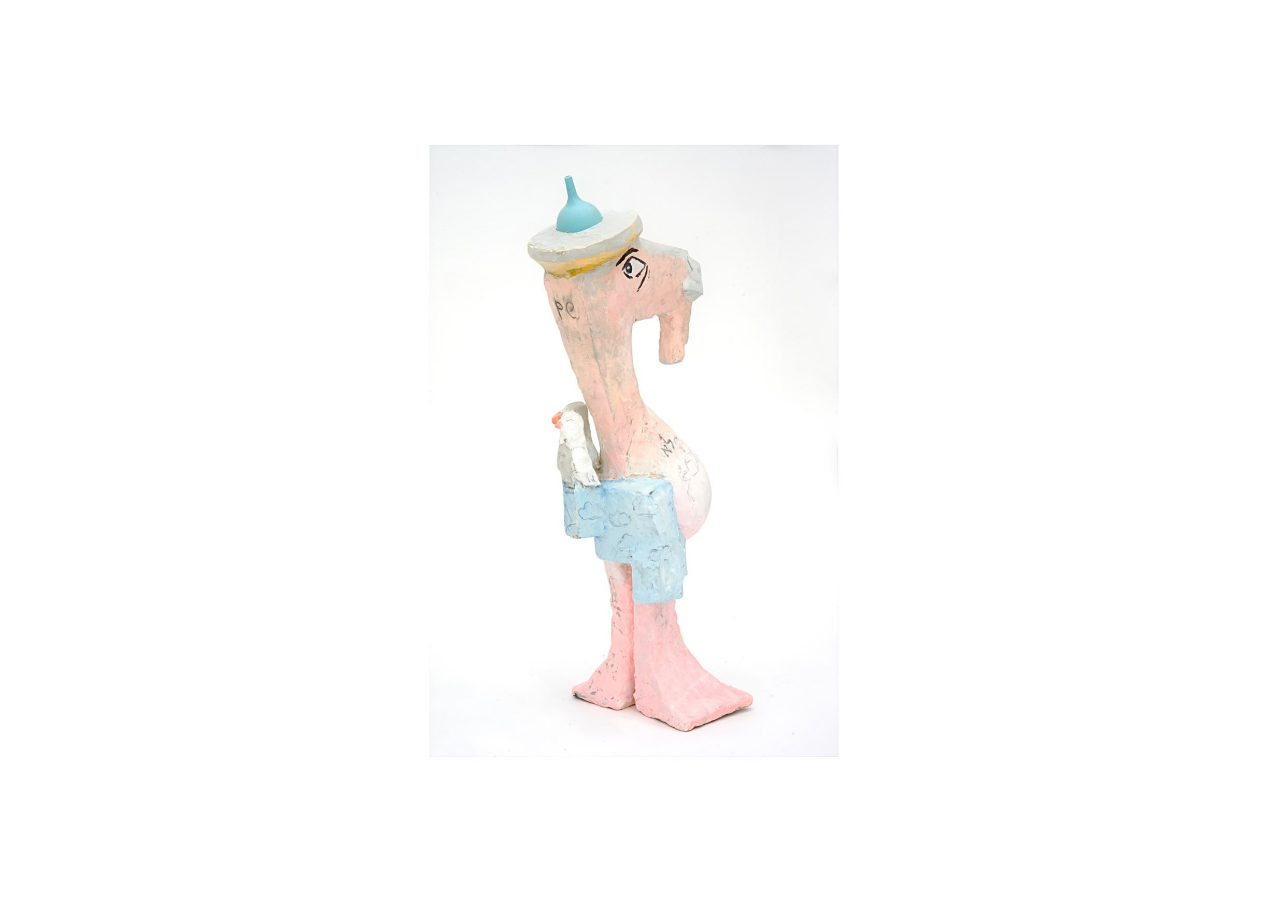
==== index.html @ 01b32b58 "Add files via upload" ====
<!DOCTYPE html>
<html lang="en">
<head>
  <meta charset="UTF-8">
  <meta name="viewport" content="width=device-width, initial-scale=1.0">
  <title>Artist Name</title>
  <link rel="stylesheet" href="main/styles.css">
</head>
<body>

<a href="main/index.html" class="landing-link">
  <img src="main/images/hero.jpg" alt="">
</a>

</body>
</html>
---- main/styles.css ----
/* ================= RESET ================= */
*, *::before, *::after {
  margin: 0;
  padding: 0;
  box-sizing: border-box;
}

/* ================= BASE ================= */
body {
  font-family: "Helvetica Neue", Helvetica, Arial, sans-serif;
  font-size: 13px;
  color: #111;
  background: #fff;
}

a {
  color: inherit;
  text-decoration: none;
}

/* ================= LANDING ================= */
.landing-link {
  display: flex;
  justify-content: center;
  align-items: center;
  width: 100vw;
  height: 100vh;
  background: #fff;
}

.landing-link img {
  max-width: 80%;
  max-height: 80vh;
  object-fit: contain;
  display: block;
}

/* ================= HEADER / NAV ================= */
.site-header {
  display: flex;
  justify-content: space-between;
  align-items: center;
  padding: 20px 28px 18px;
  position: sticky;
  top: 0;
  background: #fff;
  z-index: 100;
}

.site-name img {
  height: 26px;
  width: auto;
  display: block;
}

.site-nav {
  display: flex;
  gap: 24px;
}

.site-nav a {
  font-size: 13px;
  color: #999;
  transition: color 0.15s;
}

.site-nav a:hover,
.site-nav a.active {
  color: #111;
}

/* ================= WORKS GRID ================= */
#works-grid {
  display: grid;
  grid-template-columns: repeat(auto-fill, minmax(160px, 1fr));
  gap: 40px 32px;
  padding: 48px 56px 80px;
  align-items: start;
}

.work-item {
  cursor: pointer;
}

.work-item img {
  width: 100%;
  height: auto;
  display: block;
}

/* ================= LIGHTBOX ================= */
#lightbox {
  position: fixed;
  inset: 0;
  background: rgba(0, 0, 0, 0.96);
  display: none;
  align-items: center;
  justify-content: center;
  z-index: 1000;
  padding: 40px;
  cursor: zoom-out;
}

#lightbox img {
  max-width: 100%;
  max-height: 92vh;
  object-fit: contain;
  cursor: default;
}

#close {
  position: absolute;
  top: 16px;
  right: 22px;
  font-size: 26px;
  line-height: 1;
  background: none;
  border: none;
  color: #aaa;
  cursor: pointer;
  transition: color 0.15s;
}

#close:hover {
  color: #fff;
}

/* ================= TEXT PAGES ================= */
.text-page {
  max-width: 480px;
  padding: 48px 28px;
  line-height: 1.6;
}

.text-page p {
  margin-bottom: 12px;
}

.text-page a {
  text-decoration: underline;
  text-underline-offset: 2px;
}

.text-page .cv {
  margin-top: 40px;
}

.text-page .cv h2 {
  font-size: 11px;
  font-weight: 500;
  letter-spacing: 0.1em;
  text-transform: uppercase;
  color: #999;
  margin-bottom: 16px;
}

.text-page .cv ul {
  list-style: none;
}

.text-page .cv li {
  margin-bottom: 6px;
}

/* ================= RESPONSIVE ================= */
@media (max-width: 600px) {
  #works-grid {
    grid-template-columns: repeat(auto-fill, minmax(120px, 1fr));
    gap: 28px 20px;
    padding: 32px 24px 60px;
  }

  .site-header {
    padding: 14px 18px 12px;
  }

  .site-nav {
    gap: 16px;
  }
}
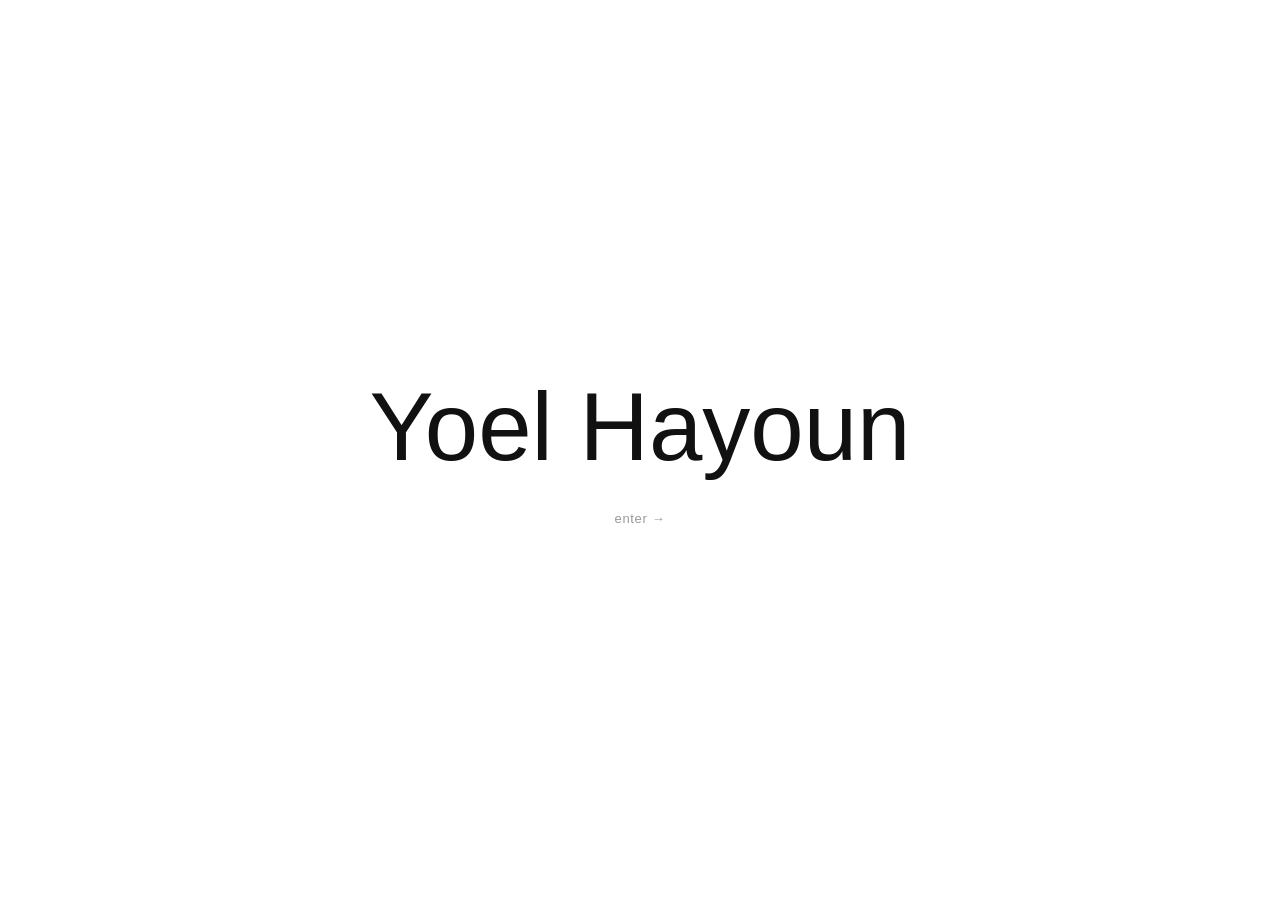
==== commit e6a42cdc: "Add files via upload" ====
--- a/index.html
+++ b/index.html
@@ -3,14 +3,78 @@
 <head>
   <meta charset="UTF-8">
   <meta name="viewport" content="width=device-width, initial-scale=1.0">
-  <title>Artist Name</title>
+  <title>Yoel Hayoun</title>
+  <link rel="preconnect" href="https://fonts.googleapis.com">
+  <link rel="preconnect" href="https://fonts.gstatic.com" crossorigin>
+  <link href="https://fonts.googleapis.com/css2?family=EB+Garamond&family=Libre+Baskerville&family=Cormorant+Garamond&family=Oswald&family=Bebas+Neue&family=Courier+Prime&family=Space+Mono&family=Roboto+Mono&family=Playfair+Display&family=DM+Serif+Display&family=Bodoni+Moda&family=Pacifico&family=Permanent+Marker&family=Righteous&family=Fredoka+One&family=Boogaloo&display=swap" rel="stylesheet">
   <link rel="stylesheet" href="main/styles.css">
 </head>
-<body>
+<body class="landing-body">
 
-<a href="main/index.html" class="landing-link">
-  <img src="main/images/hero.jpg" alt="">
-</a>
+  <div class="landing-wrap">
+    <h1 class="landing-name" id="landing-name">Yoel Hayoun</h1>
+    <a href="main/index.html" class="landing-enter">enter &rarr;</a>
+  </div>
 
+  <script>
+    const fonts = [
+      "Helvetica Neue, Helvetica, Arial, sans-serif",
+      "'Times New Roman', Times, serif",
+      "Georgia, serif",
+      "'EB Garamond', serif",
+      "'Libre Baskerville', serif",
+      "'Cormorant Garamond', serif",
+      "Impact, Haettenschweiler, sans-serif",
+      "'Oswald', sans-serif",
+      "'Bebas Neue', sans-serif",
+      "'Courier Prime', monospace",
+      "'Space Mono', monospace",
+      "'Roboto Mono', monospace",
+      "'Playfair Display', serif",
+      "'DM Serif Display', serif",
+      "'Bodoni Moda', serif",
+      "'Pacifico', cursive",
+      "'Permanent Marker', cursive",
+      "'Righteous', cursive",
+      "Papyrus, fantasy",
+      "'Comic Sans MS', 'Chalkboard SE', cursive",
+      "'Fredoka One', cursive",
+      "'Boogaloo', cursive",
+    ];
+
+    const colors = [
+      "#e63b2e","#e8720c","#d4a017","#2e7d32",
+      "#1565c0","#6a1b9a","#ad1457","#00838f",
+      "#4e342e","#37474f",
+    ];
+
+    const name = "Yoel Hayoun";
+    const el   = document.getElementById("landing-name");
+    let fontIndex = 0;
+
+    function randomColor() {
+      return colors[Math.floor(Math.random() * colors.length)];
+    }
+
+    el.addEventListener("click", () => {
+      fontIndex = (fontIndex + 1) % fonts.length;
+      el.style.fontFamily = fonts[fontIndex];
+
+      const roll = Math.random();
+      if (roll < 0.40) {
+        el.innerHTML   = name;
+        el.style.color = "#111";
+      } else if (roll < 0.75) {
+        el.innerHTML   = name;
+        el.style.color = randomColor();
+      } else {
+        el.style.color = "";
+        el.innerHTML   = name
+          .split("")
+          .map(ch => ch === " " ? " " : `<span style="color:${randomColor()}">${ch}</span>`)
+          .join("");
+      }
+    });
+  </script>
 </body>
 </html>
--- a/main/styles.css
+++ b/main/styles.css
@@ -19,20 +19,41 @@
 }
 
 /* ================= LANDING ================= */
-.landing-link {
-  display: flex;
+.landing-body {
+  margin: 0;
+  height: 100vh;
+  display: flex;
+  align-items: center;
   justify-content: center;
-  align-items: center;
-  width: 100vw;
-  height: 100vh;
-  background: #fff;
-}
-
-.landing-link img {
-  max-width: 80%;
-  max-height: 80vh;
-  object-fit: contain;
-  display: block;
+}
+
+.landing-wrap {
+  display: flex;
+  flex-direction: column;
+  align-items: center;
+  gap: 32px;
+  text-align: center;
+}
+
+.landing-name {
+  font-size: clamp(36px, 8vw, 96px);
+  font-weight: normal;
+  cursor: pointer;
+  user-select: none;
+  line-height: 1.1;
+  transition: font-family 0.05s;
+}
+
+.landing-enter {
+  font-size: 13px;
+  color: #999;
+  text-decoration: none;
+  letter-spacing: 0.05em;
+  transition: color 0.15s;
+}
+
+.landing-enter:hover {
+  color: #111;
 }
 
 /* ================= HEADER / NAV ================= */
@@ -47,30 +68,49 @@
   z-index: 100;
 }
 
-.site-name img {
-  height: 26px;
-  width: auto;
-  display: block;
+.site-name {
+  font-size: 15px;
+  cursor: pointer;
+  user-select: none;
+  white-space: nowrap;
 }
 
 .site-nav {
   display: flex;
+  align-items: center;
   gap: 24px;
 }
 
-.site-nav a {
-  font-size: 13px;
-  color: #999;
-  transition: color 0.15s;
-}
-
-.site-nav a:hover,
-.site-nav a.active {
+/* Year buttons sit inline with Info / Contact */
+#year-nav {
+  display: flex;
+  gap: 24px;
+}
+
+#year-nav a {
+  font-size: 13px;
+  color: #999;
+  transition: color 0.15s;
+}
+
+#year-nav a:hover,
+#year-nav a.active {
+  color: #111;
+}
+
+.site-nav > a {
+  font-size: 13px;
+  color: #999;
+  transition: color 0.15s;
+}
+
+.site-nav > a:hover,
+.site-nav > a.active {
   color: #111;
 }
 
 /* ================= WORKS GRID ================= */
-#works-grid {
+.works-grid {
   display: grid;
   grid-template-columns: repeat(auto-fill, minmax(160px, 1fr));
   gap: 40px 32px;
@@ -97,15 +137,35 @@
   align-items: center;
   justify-content: center;
   z-index: 1000;
-  padding: 40px;
-  cursor: zoom-out;
-}
-
-#lightbox img {
+  padding: 60px 80px;
+}
+
+.lb-inner {
+  display: flex;
+  flex-direction: column;
+  align-items: flex-start;
+  gap: 12px;
+  max-width: 90vw;
+}
+
+#lightbox-desc {
+  text-align: left;
+}
+
+#lightbox-img {
   max-width: 100%;
-  max-height: 92vh;
+  max-height: 80vh;
   object-fit: contain;
-  cursor: default;
+  display: block;
+}
+
+#lightbox-desc {
+  color: #aaa;
+  font-size: 12px;
+  text-align: center;
+  max-width: 480px;
+  line-height: 1.5;
+  display: none;
 }
 
 #close {
@@ -121,9 +181,28 @@
   transition: color 0.15s;
 }
 
-#close:hover {
-  color: #fff;
-}
+#close:hover { color: #fff; }
+
+#lb-prev,
+#lb-next {
+  position: absolute;
+  top: 50%;
+  transform: translateY(-50%);
+  background: none;
+  border: none;
+  color: #aaa;
+  font-size: 22px;
+  cursor: pointer;
+  padding: 16px;
+  transition: color 0.15s;
+  user-select: none;
+}
+
+#lb-prev:hover,
+#lb-next:hover { color: #fff; }
+
+#lb-prev { left: 16px; }
+#lb-next { right: 16px; }
 
 /* ================= TEXT PAGES ================= */
 .text-page {
@@ -132,18 +211,14 @@
   line-height: 1.6;
 }
 
-.text-page p {
-  margin-bottom: 12px;
-}
+.text-page p { margin-bottom: 12px; }
 
 .text-page a {
   text-decoration: underline;
   text-underline-offset: 2px;
 }
 
-.text-page .cv {
-  margin-top: 40px;
-}
+.text-page .cv { margin-top: 40px; }
 
 .text-page .cv h2 {
   font-size: 11px;
@@ -154,27 +229,52 @@
   margin-bottom: 16px;
 }
 
-.text-page .cv ul {
-  list-style: none;
-}
-
-.text-page .cv li {
-  margin-bottom: 6px;
-}
+.text-page .cv ul { list-style: none; }
+.text-page .cv li { margin-bottom: 6px; }
 
 /* ================= RESPONSIVE ================= */
-@media (max-width: 600px) {
-  #works-grid {
+@media (max-width: 700px) {
+  .works-grid {
     grid-template-columns: repeat(auto-fill, minmax(120px, 1fr));
-    gap: 28px 20px;
-    padding: 32px 24px 60px;
-  }
-
-  .site-header {
-    padding: 14px 18px 12px;
-  }
-
-  .site-nav {
-    gap: 16px;
-  }
-}
+    gap: 28px 16px;
+    padding: 32px 20px 60px;
+  }
+
+  .site-header  { padding: 14px 18px 12px; }
+  .site-nav     { gap: 16px; }
+  #year-nav     { gap: 14px; }
+
+  /* Lightbox — minimal padding, image fills the screen */
+  #lightbox {
+    padding: 40px 8px 16px;
+    align-items: center;
+  }
+
+  #lightbox-img {
+    max-height: 85vh;
+  }
+
+  .lb-inner {
+    gap: 8px;
+    max-width: 100%;
+  }
+
+  #lb-prev,
+  #lb-next {
+    top: auto;
+    bottom: 0;
+    transform: none;
+    font-size: 18px;
+    padding: 10px 14px;
+    color: #666;
+  }
+
+  #lb-prev { left: 0; }
+  #lb-next { right: 0; }
+
+  #close {
+    top: 8px;
+    right: 12px;
+    font-size: 22px;
+  }
+}
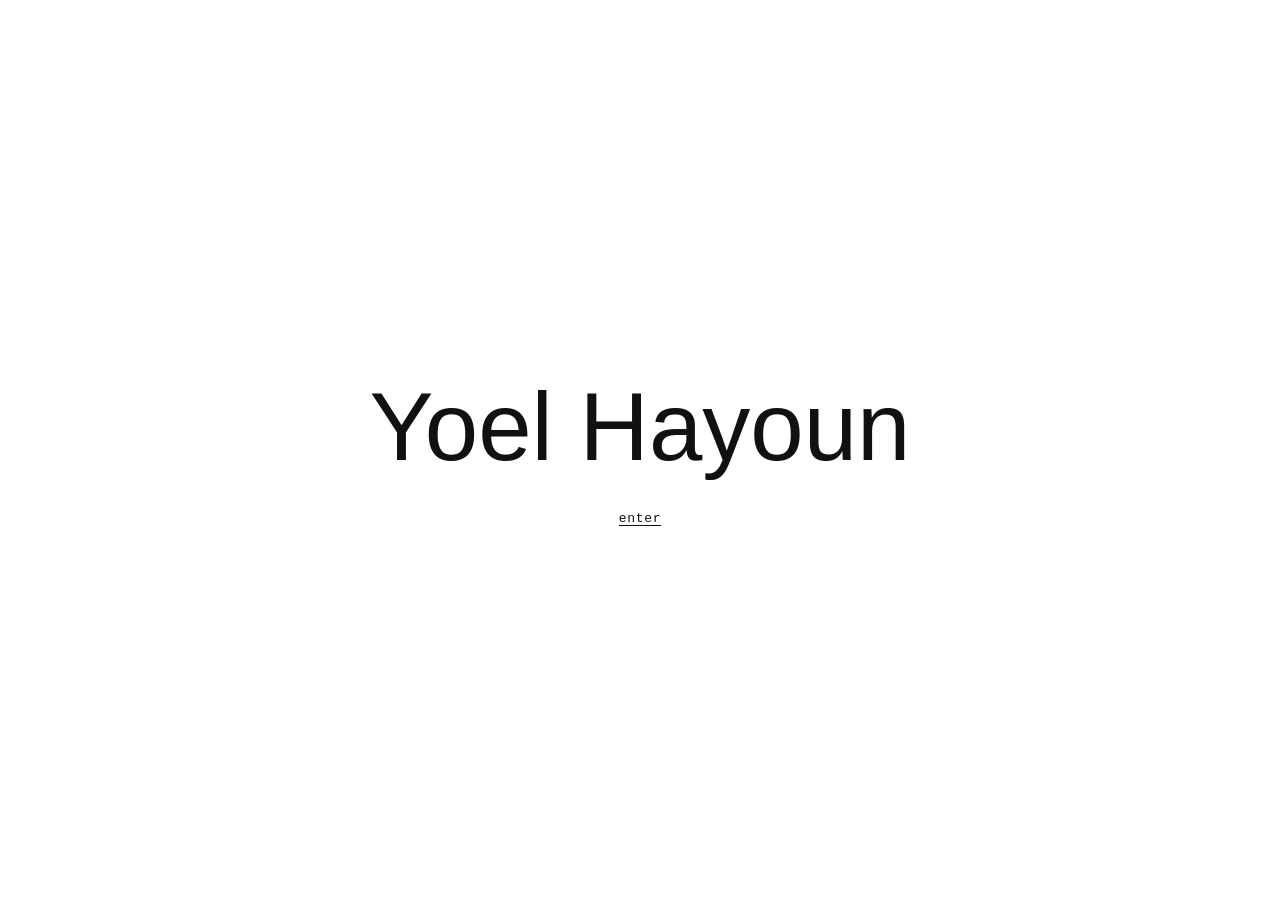
==== commit 4165f1f8: "cache busting added" ====
--- a/index.html
+++ b/index.html
@@ -7,13 +7,13 @@
   <link rel="preconnect" href="https://fonts.googleapis.com">
   <link rel="preconnect" href="https://fonts.gstatic.com" crossorigin>
   <link href="https://fonts.googleapis.com/css2?family=EB+Garamond&family=Libre+Baskerville&family=Cormorant+Garamond&family=Oswald&family=Bebas+Neue&family=Courier+Prime&family=Space+Mono&family=Roboto+Mono&family=Playfair+Display&family=DM+Serif+Display&family=Bodoni+Moda&family=Pacifico&family=Permanent+Marker&family=Righteous&family=Fredoka+One&family=Boogaloo&display=swap" rel="stylesheet">
-  <link rel="stylesheet" href="main/styles.css">
+  <link rel="stylesheet" href="main/styles.css?v=1.1">
 </head>
 <body class="landing-body">
 
   <div class="landing-wrap">
     <h1 class="landing-name" id="landing-name">Yoel Hayoun</h1>
-    <a href="main/index.html" class="landing-enter">enter &rarr;</a>
+    <a href="main/index.html" class="landing-enter">enter</a>
   </div>
 
   <script>
--- a/main/styles.css
+++ b/main/styles.css
@@ -46,14 +46,16 @@
 
 .landing-enter {
   font-size: 13px;
-  color: #999;
-  text-decoration: none;
+  font-family: "Courier Prime", "Courier New", monospace;
+  color: #111;
+  text-decoration: underline;
+  text-underline-offset: 3px;
   letter-spacing: 0.05em;
   transition: color 0.15s;
 }
 
 .landing-enter:hover {
-  color: #111;
+  color: #999;
 }
 
 /* ================= HEADER / NAV ================= */
